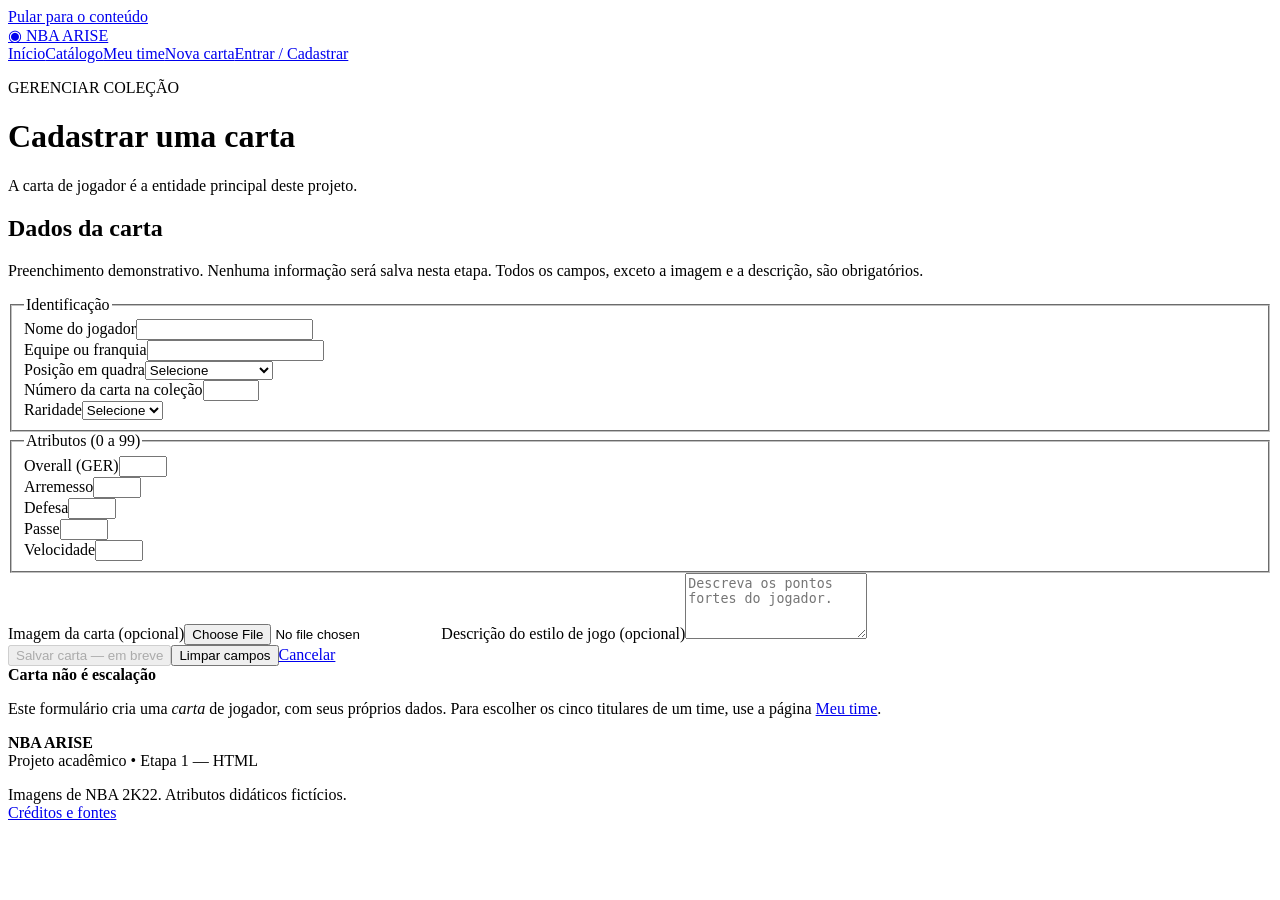
==== pages/cadastro-carta.html @ eeae3f58 "feat: adiciona estrutura inicial para o catálogo e para o cadastro das cartas." ====
<!DOCTYPE html>
<html lang="pt-BR">
<head>
  <meta charset="UTF-8">
  <meta name="viewport" content="width=device-width, initial-scale=1.0">
  <meta name="description" content="NBA ARISE: coleção acadêmica de cartas de basquete inspirada em TCG e NBA 2K.">
  <title>Cadastro de carta | NBA ARISE</title>
  <link rel="stylesheet" href="../assets/css/style.css">
</head>
<body>
  <a class="pular" href="#conteudo">Pular para o conteúdo</a>
  <!-- BLOCO: CABECALHO — identificação e navegação entre as páginas. -->
  <header class="cabecalho">
    <div class="container barra">
      <a class="marca" href="../index.html"><span class="bola" aria-hidden="true">◉</span> NBA <span>ARISE</span></a>
      <nav aria-label="Navegação principal"><a href="../index.html">Início</a><a href="catalogo.html">Catálogo</a><a href="meutime.html">Meu time</a><a href="cadastro-carta.html" aria-current="page">Nova carta</a><a href="login.html">Entrar / Cadastrar</a></nav>
    </div>
  </header>
  <main id="conteudo" class="container">
<header class="titulo-pagina"><p class="sobretitulo">GERENCIAR COLEÇÃO</p><h1>Cadastrar uma carta</h1><p>A carta de jogador é a entidade principal deste projeto.</p></header>
    <!-- BLOCO: CADASTRO-CARTA — formulário da entidade principal. -->
    <section class="painel formulario-carta" aria-labelledby="dados"><h2 id="dados">Dados da carta</h2>
      <p class="ajuda" id="aviso-carta">Preenchimento demonstrativo. Nenhuma informação será salva nesta etapa. Todos os campos, exceto a imagem e a descrição, são obrigatórios.</p>
      <form aria-describedby="aviso-carta">
        <fieldset><legend>Identificação</legend><div class="duas-colunas">
          <div><label for="jogador">Nome do jogador</label><input id="jogador" name="jogador" type="text" maxlength="80" required></div>
          <div><label for="equipe">Equipe ou franquia</label><input id="equipe" name="equipe" type="text" maxlength="80" required></div>
          <div><label for="posicao-carta">Posição em quadra</label><select id="posicao-carta" name="posicao" required><option value="">Selecione</option><option value="PG">Armador (PG)</option><option value="SG">Ala-armador (SG)</option><option value="SF">Ala (SF)</option><option value="PF">Ala-pivô (PF)</option><option value="C">Pivô (C)</option></select></div>
          <div><label for="numero-carta">Número da carta na coleção</label><input id="numero-carta" name="numero-carta" type="number" min="1" max="999" required></div>
          <div><label for="raridade">Raridade</label><select id="raridade" name="raridade" required><option value="">Selecione</option><option>Comum</option><option>Rara</option><option>Lendária</option></select></div>
        </div></fieldset>
        <fieldset><legend>Atributos (0 a 99)</legend><div class="campos-stats"><div><label for="geral">Overall (GER)</label><input id="geral" name="geral" type="number" min="0" max="99" required></div><div><label for="arremesso">Arremesso</label><input id="arremesso" name="arremesso" type="number" min="0" max="99" required></div><div><label for="defesa">Defesa</label><input id="defesa" name="defesa" type="number" min="0" max="99" required></div><div><label for="passe">Passe</label><input id="passe" name="passe" type="number" min="0" max="99" required></div><div><label for="velocidade">Velocidade</label><input id="velocidade" name="velocidade" type="number" min="0" max="99" required></div></div></fieldset>
        <label for="imagem">Imagem da carta (opcional)</label><input id="imagem" name="imagem" type="file" accept="image/jpeg,image/png,image/webp">
        <label for="descricao">Descrição do estilo de jogo (opcional)</label><textarea id="descricao" name="descricao" rows="4" maxlength="500" placeholder="Descreva os pontos fortes do jogador."></textarea>
        <div class="botoes"><button type="button" disabled>Salvar carta — em breve</button><button type="reset" class="secundario">Limpar campos</button><a href="catalogo.html">Cancelar</a></div>
      </form>
    </section>
    <aside class="aviso"><strong>Carta não é escalação</strong><p>Este formulário cria uma <em>carta</em> de jogador, com seus próprios dados. Para escolher os cinco titulares de um time, use a página <a href="meutime.html">Meu time</a>.</p></aside>
  </main>
  <!-- BLOCO: RODAPE -->
  <footer class="rodape"><div class="container barra">
    <p><strong>NBA ARISE</strong><br>Projeto acadêmico • Etapa 1 — HTML</p>
    <p>Imagens de NBA 2K22. Atributos didáticos fictícios.<br><a href="creditos.html">Créditos e fontes</a></p>
  </div></footer>
</body>
</html>
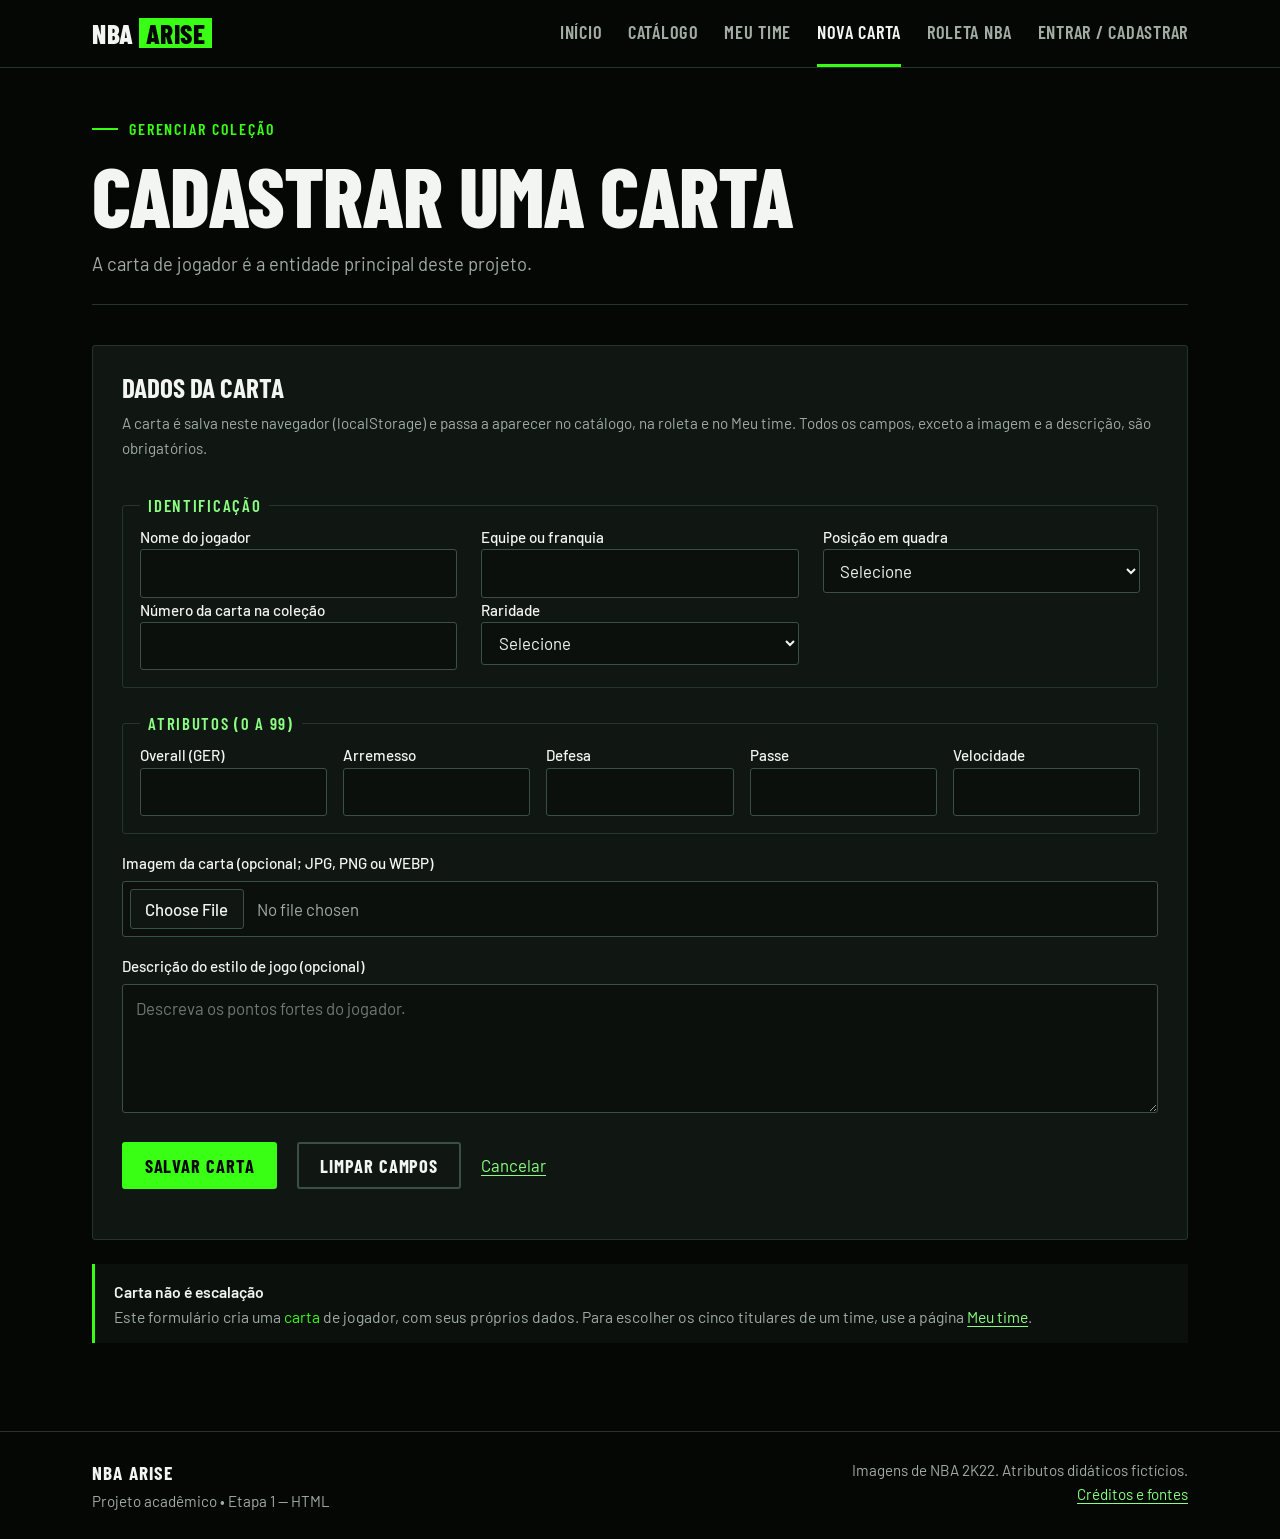
==== commit 70770c9c: "fix: corrige pagina de cadastro" ====
--- a/pages/cadastro-carta.html
+++ b/pages/cadastro-carta.html
@@ -5,7 +5,13 @@
   <meta name="viewport" content="width=device-width, initial-scale=1.0">
   <meta name="description" content="NBA ARISE: coleção acadêmica de cartas de basquete inspirada em TCG e NBA 2K.">
   <title>Cadastro de carta | NBA ARISE</title>
+  <link rel="preconnect" href="https://fonts.googleapis.com">
+  <link rel="preconnect" href="https://fonts.gstatic.com" crossorigin>
+  <link href="https://fonts.googleapis.com/css2?family=Barlow:wght@400;500;600&family=Barlow+Condensed:wght@600;700;800&display=swap" rel="stylesheet">
   <link rel="stylesheet" href="../assets/css/style.css">
+  <script src="../assets/js/usuarios.js" defer></script>
+  <script src="../assets/js/jogadores.js" defer></script>
+  <script src="../assets/js/cartas.js" defer></script>
 </head>
 <body>
   <a class="pular" href="#conteudo">Pular para o conteúdo</a>
@@ -13,15 +19,15 @@
   <header class="cabecalho">
     <div class="container barra">
       <a class="marca" href="../index.html"><span class="bola" aria-hidden="true">◉</span> NBA <span>ARISE</span></a>
-      <nav aria-label="Navegação principal"><a href="../index.html">Início</a><a href="catalogo.html">Catálogo</a><a href="meutime.html">Meu time</a><a href="cadastro-carta.html" aria-current="page">Nova carta</a><a href="login.html">Entrar / Cadastrar</a></nav>
+      <nav aria-label="Navegação principal"><a href="../index.html">Início</a><a href="catalogo.html">Catálogo</a><a href="meutime.html">Meu time</a><a href="cadastro-carta.html" aria-current="page">Nova carta</a><a href="roleta.html">Roleta NBA</a><a id="nav-login" href="login.html">Entrar / Cadastrar</a></nav>
     </div>
   </header>
   <main id="conteudo" class="container">
 <header class="titulo-pagina"><p class="sobretitulo">GERENCIAR COLEÇÃO</p><h1>Cadastrar uma carta</h1><p>A carta de jogador é a entidade principal deste projeto.</p></header>
     <!-- BLOCO: CADASTRO-CARTA — formulário da entidade principal. -->
     <section class="painel formulario-carta" aria-labelledby="dados"><h2 id="dados">Dados da carta</h2>
-      <p class="ajuda" id="aviso-carta">Preenchimento demonstrativo. Nenhuma informação será salva nesta etapa. Todos os campos, exceto a imagem e a descrição, são obrigatórios.</p>
-      <form aria-describedby="aviso-carta">
+      <p class="ajuda" id="aviso-carta">A carta é salva neste navegador (localStorage) e passa a aparecer no catálogo, na roleta e no Meu time. Todos os campos, exceto a imagem e a descrição, são obrigatórios.</p>
+      <form id="form-carta" method="post" novalidate aria-describedby="aviso-carta">
         <fieldset><legend>Identificação</legend><div class="duas-colunas">
           <div><label for="jogador">Nome do jogador</label><input id="jogador" name="jogador" type="text" maxlength="80" required></div>
           <div><label for="equipe">Equipe ou franquia</label><input id="equipe" name="equipe" type="text" maxlength="80" required></div>
@@ -30,12 +36,14 @@
           <div><label for="raridade">Raridade</label><select id="raridade" name="raridade" required><option value="">Selecione</option><option>Comum</option><option>Rara</option><option>Lendária</option></select></div>
         </div></fieldset>
         <fieldset><legend>Atributos (0 a 99)</legend><div class="campos-stats"><div><label for="geral">Overall (GER)</label><input id="geral" name="geral" type="number" min="0" max="99" required></div><div><label for="arremesso">Arremesso</label><input id="arremesso" name="arremesso" type="number" min="0" max="99" required></div><div><label for="defesa">Defesa</label><input id="defesa" name="defesa" type="number" min="0" max="99" required></div><div><label for="passe">Passe</label><input id="passe" name="passe" type="number" min="0" max="99" required></div><div><label for="velocidade">Velocidade</label><input id="velocidade" name="velocidade" type="number" min="0" max="99" required></div></div></fieldset>
-        <label for="imagem">Imagem da carta (opcional)</label><input id="imagem" name="imagem" type="file" accept="image/jpeg,image/png,image/webp">
+        <label for="imagem">Imagem da carta (opcional; JPG, PNG ou WEBP)</label><input id="imagem" name="imagem" type="file" accept="image/jpeg,image/png,image/webp">
         <label for="descricao">Descrição do estilo de jogo (opcional)</label><textarea id="descricao" name="descricao" rows="4" maxlength="500" placeholder="Descreva os pontos fortes do jogador."></textarea>
-        <div class="botoes"><button type="button" disabled>Salvar carta — em breve</button><button type="reset" class="secundario">Limpar campos</button><a href="catalogo.html">Cancelar</a></div>
+        <div class="botoes"><button type="submit">Salvar carta</button><button type="reset" class="secundario">Limpar campos</button><a href="catalogo.html">Cancelar</a></div>
+        <p id="msg-carta" class="msg" role="status" aria-live="polite"></p>
       </form>
     </section>
     <aside class="aviso"><strong>Carta não é escalação</strong><p>Este formulário cria uma <em>carta</em> de jogador, com seus próprios dados. Para escolher os cinco titulares de um time, use a página <a href="meutime.html">Meu time</a>.</p></aside>
+      <noscript><p class="msg erro">Ative o JavaScript para salvar cartas.</p></noscript>
   </main>
   <!-- BLOCO: RODAPE -->
   <footer class="rodape"><div class="container barra">
--- a/assets/css/style.css
+++ b/assets/css/style.css
@@ -0,0 +1,205 @@
+:root {
+  --fundo: #050705;
+  --fundo-2: #0b100d;
+  --superficie: #101712;
+  --neon: #39ff14;
+  --neon-claro: #8aff80;
+  --neon-escuro: #12351b;
+  --texto: #f2f5f2;
+  --texto-2: #a1aca3;
+  --borda: #25352a;
+  --borda-forte: #3a5042;
+  --raio: 3px;
+  --titulo: "Barlow Condensed", "Arial Narrow", "Roboto Condensed", "Helvetica Neue", Arial, sans-serif;
+  --corpo: "Barlow", system-ui, -apple-system, "Segoe UI", Roboto, Arial, sans-serif;
+  color-scheme: dark;
+}
+
+/* 2. BASE */
+*, *::before, *::after { box-sizing: border-box; }
+html { scroll-behavior: smooth; }
+[id] { scroll-margin-top: 5rem; }
+body { margin: 0; min-height: 100vh; display: flex; flex-direction: column; background: var(--fundo); color: var(--texto); font-family: var(--corpo); font-size: 1.05rem; line-height: 1.6; }
+img { max-width: 100%; height: auto; display: block; }
+h1, h2, h3 { font-family: var(--titulo); font-weight: 700; text-transform: uppercase; line-height: 1; margin: 0 0 .6rem; }
+h1 { font-size: clamp(2.8rem, 8vw, 5.2rem); font-weight: 800; letter-spacing: -.01em; }
+h2 { font-size: clamp(1.8rem, 4vw, 2.5rem); }
+h3 { font-size: 1.4rem; letter-spacing: .01em; }
+p { margin: 0 0 1rem; }
+a { color: var(--neon-claro); text-underline-offset: 3px; }
+a:hover { color: var(--neon); }
+ul { padding-left: 1.2rem; }
+code { background: var(--fundo-2); border: 1px solid var(--borda); padding: .05rem .35rem; font-size: .9em; }
+em { font-style: normal; color: var(--neon); }
+:focus-visible { outline: 2px solid var(--neon); outline-offset: 3px; }
+
+.pular { position: absolute; left: 1rem; top: -4rem; z-index: 100; background: var(--neon); color: var(--fundo); padding: .6rem 1rem; font-weight: 600; transition: top .15s; }
+.pular:focus { top: 1rem; }
+
+/* 3. CABEÇALHO */
+.container { width: 100%; max-width: 1160px; margin-inline: auto; padding-inline: clamp(1rem, 4vw, 2rem); }
+.barra { display: flex; align-items: center; justify-content: space-between; flex-wrap: wrap; gap: .5rem 2rem; }
+.cabecalho { position: sticky; top: 0; z-index: 50; background: var(--fundo); border-bottom: 1px solid var(--borda); }
+.cabecalho .barra { min-height: 4rem; }
+.marca { font-family: var(--titulo); font-weight: 800; font-size: 1.7rem; letter-spacing: .02em; text-transform: uppercase; color: var(--texto); text-decoration: none; display: inline-flex; align-items: center; gap: .35rem; line-height: 1; }
+.marca:hover { color: var(--texto); }
+.marca span:not(.bola) { background: var(--neon); color: var(--fundo); padding: .12rem .4rem .05rem; }
+.bola { display: none; }
+.cabecalho nav { display: flex; flex-wrap: wrap; gap: 0 1.6rem; }
+.cabecalho nav a { font-family: var(--titulo); font-weight: 600; font-size: 1.15rem; letter-spacing: .04em; text-transform: uppercase; text-decoration: none; color: var(--texto-2); padding: 1.15rem 0 1rem; border-bottom: 3px solid transparent; transition: color .15s, border-color .15s; }
+.cabecalho nav a:hover { color: var(--texto); border-bottom-color: var(--borda-forte); }
+.cabecalho nav a[aria-current="page"] { color: var(--texto); border-bottom-color: var(--neon); }
+
+/* 4. PÁGINAS E COMPONENTES */
+main { flex: 1; padding-block: clamp(1.5rem, 4vw, 3rem) 4rem; }
+.titulo-pagina { margin: 0 0 2.5rem; padding-bottom: 1.5rem; border-bottom: 1px solid var(--borda); }
+.titulo-pagina p:last-child { color: var(--texto-2); font-size: 1.15rem; max-width: 60ch; margin: .8rem 0 0; }
+.sobretitulo { display: flex; align-items: center; gap: .7rem; color: var(--neon); font-family: var(--titulo); font-weight: 600; font-size: 1rem; letter-spacing: .12em; margin-bottom: .8rem; }
+.sobretitulo::before { content: ""; width: 1.6rem; height: 2px; background: var(--neon); }
+.ajuda { color: var(--texto-2); font-size: .95rem; }
+.secao { margin-block: 3rem; }
+.secao-topo { display: flex; justify-content: space-between; align-items: baseline; flex-wrap: wrap; gap: .4rem 1rem; margin-bottom: 1.5rem; padding-bottom: .7rem; border-bottom: 1px solid var(--borda); }
+.secao-topo h2 { margin: 0; }
+.secao-topo > span { color: var(--texto-2); font-size: .95rem; }
+.painel { background: var(--superficie); border: 1px solid var(--borda); border-radius: var(--raio); padding: clamp(1.1rem, 3vw, 1.8rem); margin-block: 1.5rem; }
+.painel > h2:first-child { font-size: 1.7rem; }
+.aviso { background: var(--fundo-2); border-left: 3px solid var(--neon); padding: .9rem 1.2rem; margin-block: 1.5rem; color: var(--texto-2); font-size: .98rem; }
+.aviso strong { display: block; color: var(--texto); font-weight: 600; }
+.aviso p { margin: 0; }
+.duas-colunas { display: grid; grid-template-columns: repeat(auto-fit, minmax(min(100%, 280px), 1fr)); gap: 1.5rem; align-items: start; }
+.duas-colunas > .painel { margin: 0; }
+.selo { display: inline-block; padding: .2rem .7rem; border: 1px solid var(--neon); color: var(--neon); font-family: var(--titulo); font-weight: 600; font-size: .95rem; letter-spacing: .08em; }
+.painel ul { color: var(--texto-2); }
+.painel li strong { color: var(--texto); }
+
+/* página inicial */
+.hero { display: grid; grid-template-columns: 1.15fr .85fr; gap: clamp(2rem, 6vw, 4.5rem); align-items: center; padding-block: .5rem 1.5rem; }
+.hero > div:first-child > p { color: var(--texto-2); font-size: 1.2rem; max-width: 44ch; }
+.micro { color: var(--texto-2); font-family: var(--titulo); font-weight: 600; font-size: 1.05rem; letter-spacing: .1em; margin-top: 2rem; padding-top: 1rem; border-top: 1px solid var(--borda); }
+.micro span { color: var(--neon); margin-inline: .4rem; }
+.destaque { max-width: 370px; width: 100%; margin-inline: auto; }
+.destaque .carta { box-shadow: 9px 9px 0 var(--neon-escuro); border-color: var(--borda-forte); }
+.legenda-destaque { color: var(--texto-2); font-family: var(--titulo); font-size: .95rem; letter-spacing: .12em; margin: 1.6rem 0 0; }
+.nome-destaque { font-size: 1.9rem; }
+.acessos { display: grid; grid-template-columns: repeat(auto-fit, minmax(min(100%, 250px), 1fr)); gap: 1.25rem; }
+.acessos article { border: 1px solid var(--borda); border-top: 3px solid var(--borda-forte); background: var(--superficie); padding: 1.4rem; transition: border-color .15s; }
+.acessos article:hover { border-color: var(--neon); }
+.acessos article p { color: var(--texto-2); }
+.acessos article > a { font-family: var(--titulo); font-weight: 600; font-size: 1.1rem; letter-spacing: .04em; text-transform: uppercase; text-decoration: none; }
+.acessos article > a:hover { text-decoration: underline; }
+.indice { display: block; font-family: var(--titulo); font-weight: 800; font-size: 2.6rem; line-height: 1; margin-bottom: .6rem; color: var(--neon); }
+
+/* 5. CARTAS — grade que preenche a largura e fica simétrica */
+.grade-cartas { display: grid; grid-template-columns: repeat(auto-fit, minmax(290px, 1fr)); gap: 1.75rem; }
+.carta { position: relative; display: flex; flex-direction: column; overflow: hidden; background: var(--superficie); border: 1px solid var(--borda); border-radius: var(--raio); transition: border-color .15s; }
+.carta img { width: 100%; aspect-ratio: 16 / 10; object-fit: cover; background: var(--fundo-2); filter: brightness(.88); transition: filter .2s; }
+.carta:hover, .carta:focus-within { border-color: var(--neon); }
+.carta:hover img, .carta:focus-within img { filter: brightness(1); }
+.carta-topo { position: absolute; top: 0; left: 0; right: 0; z-index: 1; display: flex; justify-content: space-between; align-items: flex-start; padding: .7rem .9rem 2rem; background: linear-gradient(180deg, rgba(5, 7, 5, .85), transparent); }
+.carta-topo > span { font-family: var(--titulo); font-weight: 600; font-size: 1rem; letter-spacing: .08em; text-transform: uppercase; color: var(--texto); white-space: nowrap; }
+.carta-topo strong { white-space: nowrap; font-family: var(--titulo); font-weight: 800; font-size: 2.7rem; line-height: .85; color: var(--neon); }
+.carta-topo small { font-size: .85rem; font-weight: 600; letter-spacing: .08em; color: var(--texto-2); margin-left: .15rem; }
+.carta-corpo { display: flex; flex-direction: column; flex: 1; padding: 1rem 1.15rem 1.15rem; }
+.numero { color: var(--texto-2); font-size: .8rem; letter-spacing: .06em; font-variant-numeric: tabular-nums; margin-bottom: .3rem; }
+.carta-corpo h3, .carta-corpo h2 { margin-bottom: .15rem; font-size: 1.65rem; }
+.clube { color: var(--texto-2); font-size: .95rem; margin-bottom: .9rem; }
+.stats { display: grid; grid-template-columns: 1fr 1fr; column-gap: 1.2rem; margin: 0 0 1rem; border-top: 1px solid var(--borda); }
+.stats > div { display: flex; justify-content: space-between; align-items: baseline; gap: .5rem; padding: .35rem 0; border-bottom: 1px solid var(--borda); min-width: 0; }
+.stats dt { color: var(--texto-2); white-space: nowrap; font-size: .7rem; font-weight: 500; letter-spacing: .08em; }
+.stats dd { margin: 0; font-family: var(--titulo); font-weight: 700; font-size: 1.35rem; line-height: 1; font-variant-numeric: tabular-nums; }
+.link-detalhe { align-self: flex-start; font-family: var(--titulo); font-weight: 600; font-size: 1.1rem; letter-spacing: .04em; text-transform: uppercase; text-decoration: none; margin-bottom: 1rem; }
+.link-detalhe:hover { text-decoration: underline; }
+.acoes { display: grid; grid-template-columns: 1fr 1fr; gap: .4rem; margin-top: auto; padding-top: .9rem; border-top: 1px solid var(--borda); }
+.acoes > * { padding: .4rem .7rem; font-size: .95rem; }
+.acoes > :first-child { grid-column: 1 / -1; }
+
+/* detalhes */
+.detalhe-carta { max-width: 780px; margin: 0 0 2rem; }
+.detalhe-carta > img { border: 1px solid var(--borda); margin-bottom: 1.4rem; width: 100%; aspect-ratio: 16 / 9; object-fit: cover; }
+.detalhe-carta h2 { font-size: clamp(2.2rem, 6vw, 3.2rem); }
+.detalhe-carta h3 { margin-top: 1.6rem; padding-top: .8rem; border-top: 1px solid var(--borda); color: var(--texto-2); font-size: 1rem; letter-spacing: .12em; }
+.ficha { display: grid; grid-template-columns: repeat(auto-fit, minmax(min(100%, 170px), 1fr)); gap: 0 1.5rem; margin: 1rem 0; }
+.ficha > div { padding: .6rem 0; border-top: 1px solid var(--borda); }
+.ficha dt { color: var(--texto-2); font-size: .78rem; letter-spacing: .08em; text-transform: uppercase; }
+.ficha dd { margin: .1rem 0 0; font-weight: 600; font-size: 1.1rem; }
+.detalhe-carta .stats { grid-template-columns: repeat(auto-fit, minmax(150px, 1fr)); }
+.detalhe-carta .stats dd { font-size: 2rem; color: var(--neon); }
+nav.painel ul { list-style: none; padding: 0; margin: 0; display: flex; flex-wrap: wrap; gap: .5rem; }
+nav.painel li a { display: inline-block; padding: .3rem .8rem; border: 1px solid var(--borda-forte); border-radius: var(--raio); font-family: var(--titulo); font-weight: 600; font-size: 1.05rem; letter-spacing: .03em; text-transform: uppercase; text-decoration: none; color: var(--texto); transition: border-color .15s, color .15s; }
+nav.painel li a:hover { border-color: var(--neon); color: var(--neon); }
+
+/* 6. BOTÕES */
+button, .botao { display: inline-flex; align-items: center; justify-content: center; gap: .4rem; font-family: var(--titulo); font-weight: 700; font-size: 1.15rem; letter-spacing: .05em; text-transform: uppercase; line-height: 1.1; text-decoration: none; cursor: pointer; padding: .7rem 1.3rem; border-radius: var(--raio); border: 2px solid var(--neon); background: var(--neon); color: var(--fundo); transition: background .15s, color .15s, border-color .15s; }
+button:hover, .botao:hover { background: transparent; color: var(--neon); }
+button.secundario, .botao.secundario { background: transparent; color: var(--texto); border-color: var(--borda-forte); }
+button.secundario:hover, .botao.secundario:hover { border-color: var(--neon); color: var(--neon); }
+/* botões que ainda não funcionam (Etapa 1) */
+button:disabled { background: transparent; color: #6d7a70; border: 1px dashed var(--borda-forte); cursor: not-allowed; }
+button:disabled:hover { background: transparent; color: #6d7a70; }
+.botoes { display: flex; flex-wrap: wrap; align-items: center; gap: .75rem 1.25rem; margin-top: 1.5rem; }
+
+/* 7. FORMULÁRIOS */
+form { display: grid; gap: .35rem; }
+label { display: block; font-size: .95rem; font-weight: 500; margin-top: .7rem; }
+input, select, textarea { width: 100%; font: inherit; color: var(--texto); background: var(--fundo-2); border: 1px solid var(--borda-forte); border-radius: var(--raio); padding: .6rem .8rem; transition: border-color .15s; }
+input::placeholder, textarea::placeholder { color: #6d7a70; }
+input:hover, select:hover, textarea:hover { border-color: #52705c; }
+input:focus, select:focus, textarea:focus { outline: 2px solid var(--neon); outline-offset: 0; border-color: var(--neon); }
+textarea { resize: vertical; min-height: 6rem; }
+input[type="file"] { padding: .45rem; color: var(--texto-2); }
+input[type="file"]::file-selector-button { font: inherit; font-weight: 500; margin-right: .8rem; padding: .35rem .9rem; border: 1px solid var(--borda-forte); border-radius: var(--raio); background: var(--superficie); color: var(--texto); cursor: pointer; }
+input[type="file"]::file-selector-button:hover { border-color: var(--neon); }
+input[type="radio"], input[type="checkbox"] { width: auto; accent-color: var(--neon); }
+fieldset { border: 1px solid var(--borda); border-radius: var(--raio); padding: .4rem 1.1rem 1.1rem; margin: 1rem 0 0; min-width: 0; }
+legend { padding-inline: .5rem; font-family: var(--titulo); font-weight: 600; font-size: 1.05rem; letter-spacing: .1em; text-transform: uppercase; color: var(--neon-claro); }
+fieldset label:first-child { margin-top: 0; }
+.campos-stats { display: grid; grid-template-columns: repeat(auto-fit, minmax(110px, 1fr)); gap: 0 1rem; }
+.filtros { grid-template-columns: repeat(auto-fit, minmax(190px, 1fr)); gap: .5rem 1rem; align-items: end; }
+.filtros > div > label { margin-top: 0; }
+.filtros fieldset, .filtros .botoes { grid-column: 1 / -1; }
+.filtros fieldset { display: flex; flex-wrap: wrap; align-items: center; gap: .4rem 1.5rem; padding-block: .6rem; }
+.filtros fieldset label { display: inline-flex; align-items: center; gap: .45rem; margin: 0; font-weight: 400; color: var(--texto-2); }
+.filtros .botoes { margin-top: .5rem; }
+.formulario-carta .duas-colunas { gap: 0 1.5rem; }
+.formulario-carta .duas-colunas > div { min-width: 0; }
+input:user-invalid, select:user-invalid { border-color: #ff6b6b; }
+
+/* 8. TABELA (Meu time) */
+.tabela { overflow-x: auto; border: 1px solid var(--borda); border-radius: var(--raio); background: var(--superficie); }
+table { width: 100%; border-collapse: collapse; min-width: 560px; }
+caption { text-align: left; padding: .8rem 1.1rem; color: var(--texto-2); font-size: .9rem; caption-side: bottom; }
+th, td { padding: .8rem 1.1rem; text-align: left; border-bottom: 1px solid var(--borda); }
+thead th { font-family: var(--titulo); font-weight: 600; font-size: 1.05rem; letter-spacing: .1em; text-transform: uppercase; color: var(--texto-2); border-bottom: 2px solid var(--neon); }
+tbody th { font-weight: 600; }
+tbody tr:hover { background: rgba(255, 255, 255, .02); }
+tbody tr:last-child > * { border-bottom: 0; }
+td:nth-child(3) { font-family: var(--titulo); font-weight: 800; font-size: 1.5rem; color: var(--neon); }
+td button { padding: .3rem .8rem; font-size: .95rem; }
+
+/* 9. RODAPÉ */
+.rodape { margin-top: auto; border-top: 1px solid var(--borda); color: var(--texto-2); font-size: .95rem; }
+.rodape .barra { align-items: flex-start; padding-block: 1.6rem; }
+.rodape p { margin: 0; }
+.rodape strong { font-family: var(--titulo); font-size: 1.2rem; letter-spacing: .06em; color: var(--texto); }
+.rodape p:last-child { text-align: right; }
+
+/* 10. RESPONSIVO */
+@media (max-width: 900px) {
+  .hero { grid-template-columns: 1fr; }
+  .destaque { margin-inline: 0; }
+}
+@media (max-width: 640px) {
+  .cabecalho .barra { padding-top: .6rem; }
+  .cabecalho nav { gap: 0 1.2rem; width: 100%; }
+  .cabecalho nav a { padding: .6rem 0 .5rem; font-size: 1.05rem; }
+  .grade-cartas { grid-template-columns: 1fr; }
+  .rodape .barra { flex-direction: column; }
+  .rodape p:last-child { text-align: left; }
+  .botoes > * { flex: 1 1 100%; }
+}
+
+/* movimento reduzido */
+@media (prefers-reduced-motion: reduce) {
+  html { scroll-behavior: auto; }
+  *, *::before, *::after { transition-duration: .01ms !important; }
+}
